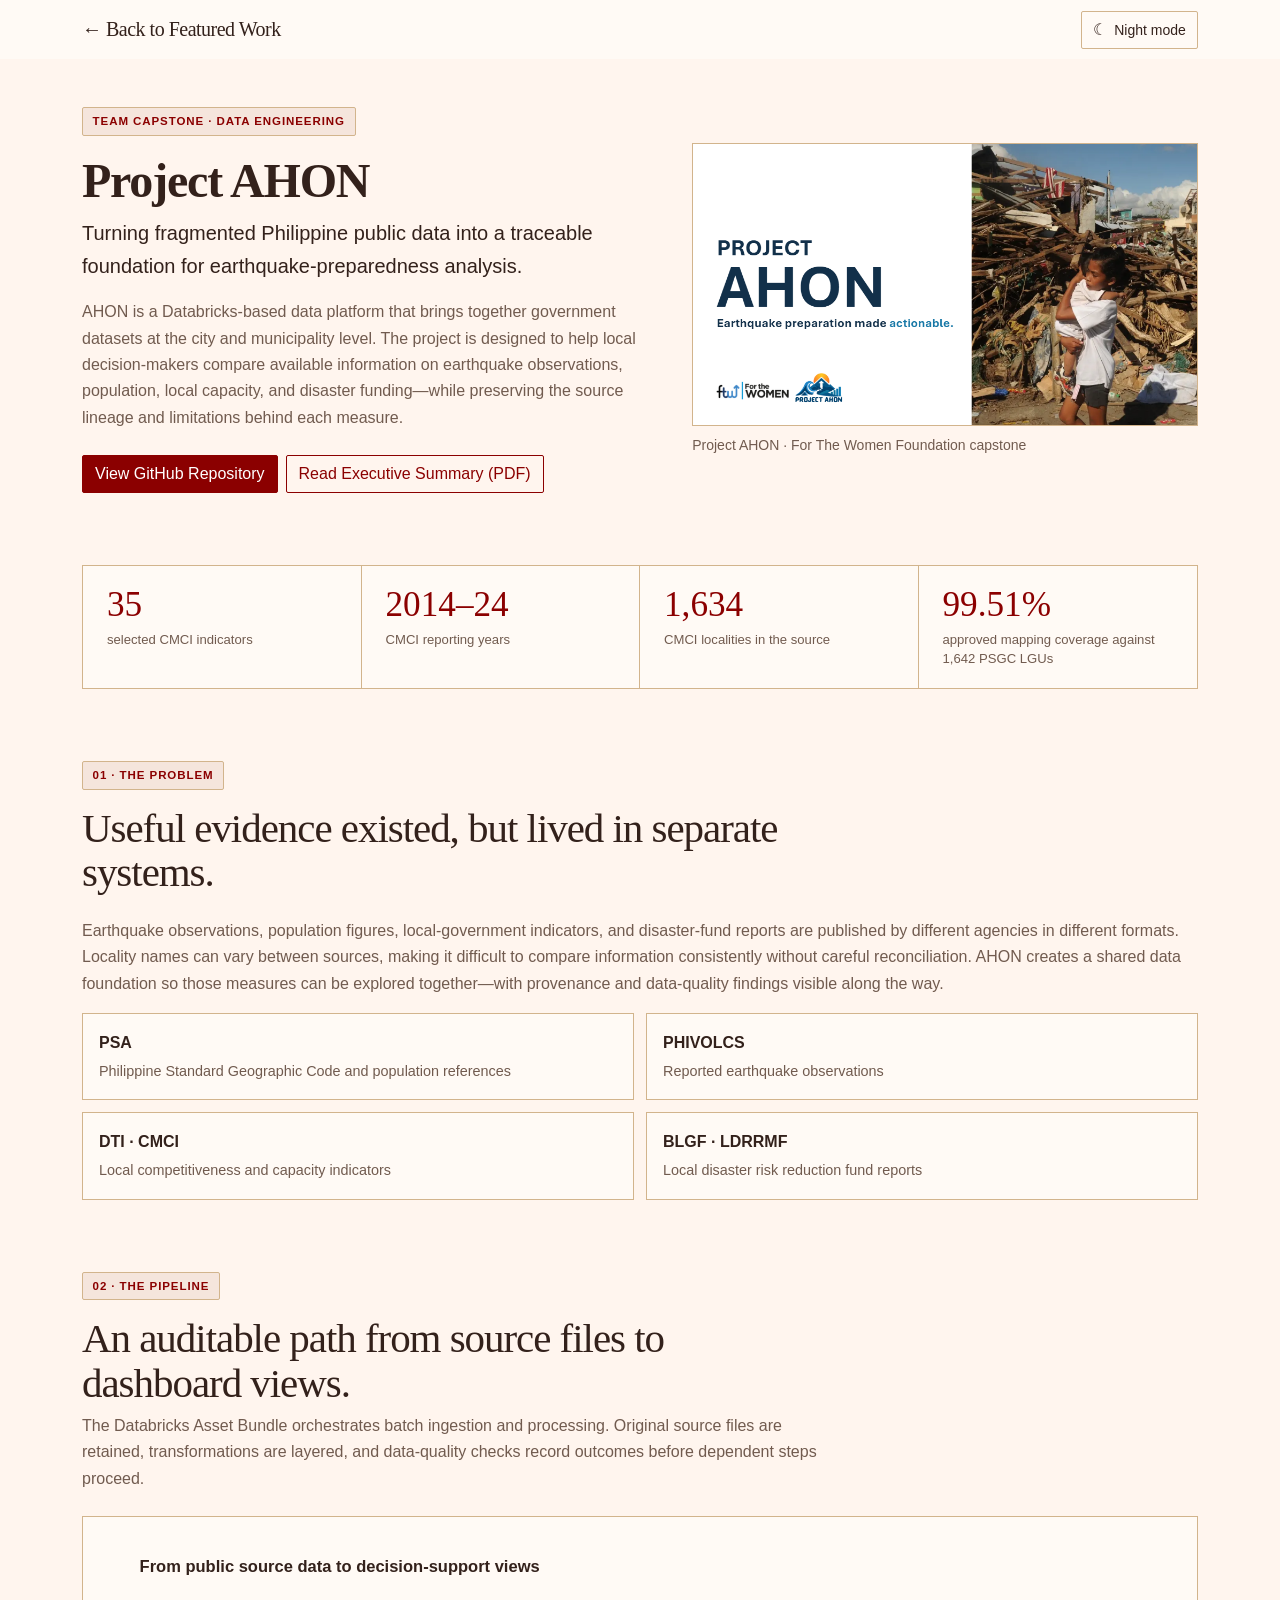
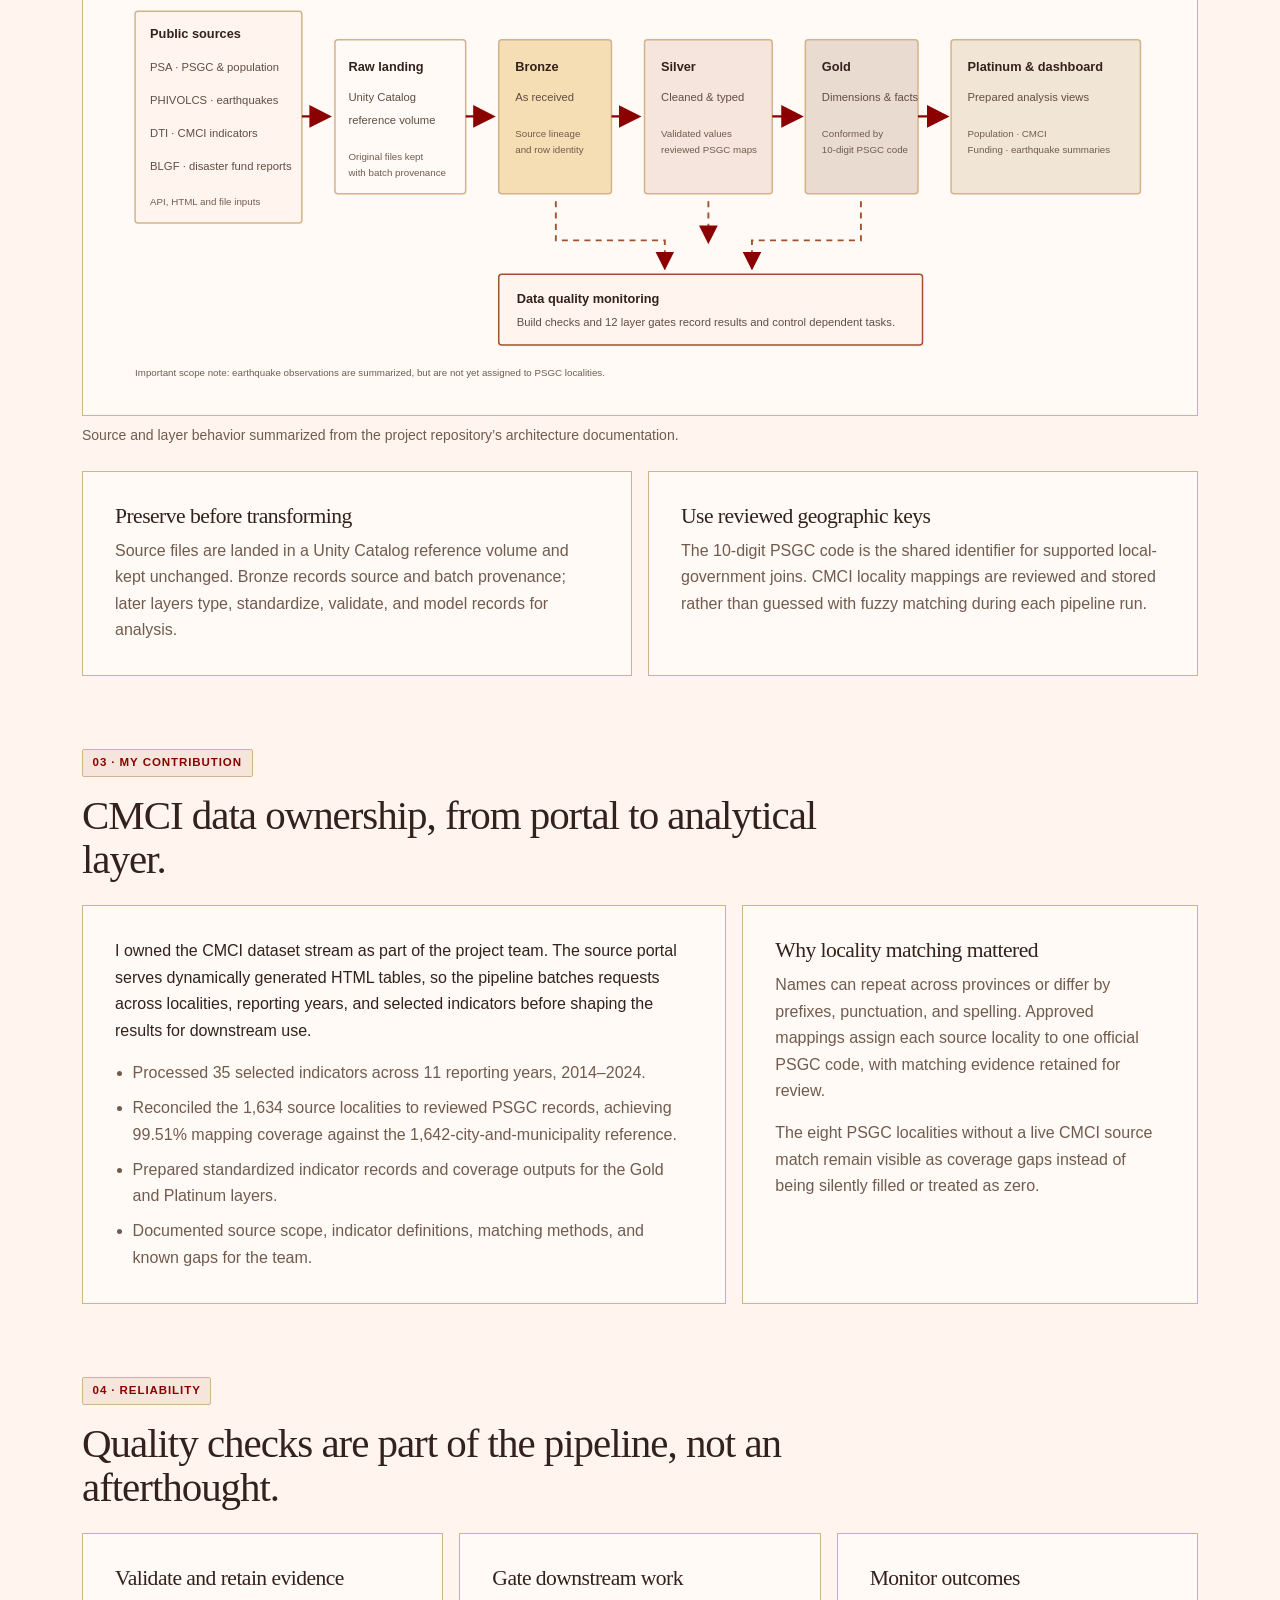
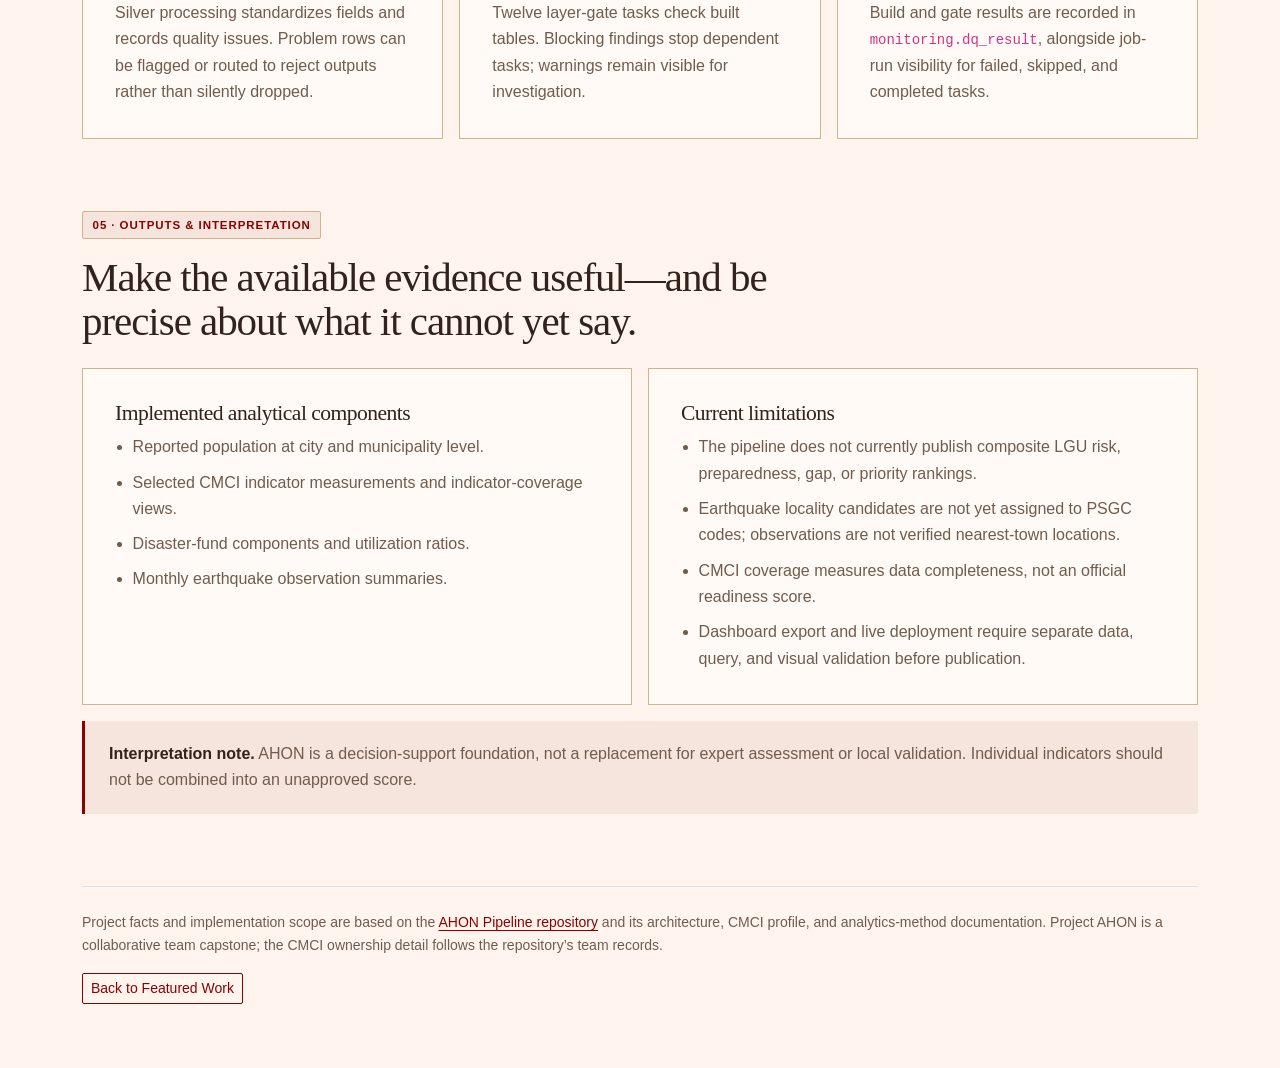
==== ahon-capstone-case.html @ bd7521d9 "Add portfolio case studies and updates Co-authored-by: Copilot App <223556219+Copilot@users.noreply." ====
<!DOCTYPE html>
<html lang="en">
<head>
  <meta charset="UTF-8" />
  <meta name="viewport" content="width=device-width, initial-scale=1.0" />
  <meta name="description" content="Project AHON capstone case study: a Databricks data pipeline integrating Philippine public data to support disaster preparedness analysis." />
  <title>Case Study | Project AHON Data Engineering Capstone</title>
  <link
    href="https://cdn.jsdelivr.net/npm/bootstrap@5.3.3/dist/css/bootstrap.min.css"
    rel="stylesheet"
  />
  <link rel="stylesheet" href="assets/css/editorial.css" />
  <script>
    try {
      const savedTheme = localStorage.getItem("portfolio-theme");
      document.documentElement.dataset.theme = savedTheme === "dark" || savedTheme === "light"
        ? savedTheme
        : window.matchMedia("(prefers-color-scheme: dark)").matches ? "dark" : "light";
    } catch {
      document.documentElement.dataset.theme = "light";
    }
  </script>
  <style>
    .ahon-hero {
      display: grid;
      grid-template-columns: minmax(0, 1.05fr) minmax(280px, 0.95fr);
      gap: clamp(1.5rem, 4vw, 3.5rem);
      align-items: center;
    }

    .ahon-cover {
      display: block;
      width: 100%;
      border: 1px solid var(--border);
      object-fit: cover;
    }

    .ahon-stats {
      display: grid;
      grid-template-columns: repeat(4, minmax(0, 1fr));
      border: 1px solid var(--border);
      background: var(--card);
    }

    .ahon-stat {
      padding: 1.25rem clamp(0.75rem, 2vw, 1.5rem);
      border-right: 1px solid var(--border);
    }

    .ahon-stat:last-child {
      border-right: 0;
    }

    .ahon-stat strong {
      display: block;
      color: var(--primary);
      font: 500 clamp(1.45rem, 2.8vw, 2.2rem)/1.1 "Baskerville", "Palatino Linotype", Georgia, serif;
    }

    .ahon-stat span {
      display: block;
      margin-top: 0.4rem;
      color: var(--muted);
      font-size: 0.82rem;
      line-height: 1.4;
    }

    .ahon-section {
      margin-top: clamp(2.5rem, 6vw, 4.5rem);
    }

    .ahon-section-heading {
      max-width: 46rem;
      margin-bottom: 1.5rem;
    }

    .ahon-detail {
      height: 100%;
      padding: clamp(1.25rem, 2.6vw, 2rem);
      border: 1px solid var(--border);
      background: var(--card);
    }

    .ahon-detail h3 {
      font-size: 1.35rem;
    }

    .ahon-detail ul {
      padding-left: 1.1rem;
      margin-bottom: 0;
    }

    .ahon-detail li + li {
      margin-top: 0.55rem;
    }

    .architecture-frame {
      overflow: hidden;
      padding: clamp(0.5rem, 1.4vw, 1rem);
      border: 1px solid var(--border);
      background: #fffaf5;
    }

    .architecture-diagram {
      display: block;
      width: 100%;
      height: auto;
    }

    .ahon-callout {
      padding: 1.25rem 1.5rem;
      border-left: 3px solid var(--primary);
      background: var(--primary-soft);
    }

    .ahon-source-list {
      display: grid;
      grid-template-columns: repeat(2, minmax(0, 1fr));
      gap: 0.75rem;
      padding: 0;
      list-style: none;
    }

    .ahon-source-list li {
      padding: 1rem;
      border: 1px solid var(--border);
      background: var(--card);
    }

    .ahon-source-list strong,
    .ahon-source-list span {
      display: block;
    }

    .ahon-source-list span {
      margin-top: 0.2rem;
      color: var(--muted);
      font-size: 0.9rem;
    }

    @media (max-width: 767.98px) {
      .ahon-hero {
        grid-template-columns: 1fr;
      }

      .ahon-stats {
        grid-template-columns: repeat(2, minmax(0, 1fr));
      }

      .ahon-stat:nth-child(2) {
        border-right: 0;
      }

      .ahon-stat:nth-child(-n + 2) {
        border-bottom: 1px solid var(--border);
      }

      .ahon-source-list {
        grid-template-columns: 1fr;
      }
    }

    @media (max-width: 420px) {
      .ahon-stats {
        grid-template-columns: 1fr;
      }

      .ahon-stat {
        border-right: 0;
        border-bottom: 1px solid var(--border);
      }

      .ahon-stat:last-child {
        border-bottom: 0;
      }
    }
  </style>
</head>
<body>
  <nav class="navbar top-nav sticky-top">
    <div class="container d-flex justify-content-between align-items-center gap-3">
      <a href="index.html#featured-case-studies" class="navbar-brand fw-semibold text-decoration-none">
        &larr; Back to Featured Work
      </a>
      <button type="button" class="theme-toggle" aria-label="Switch to night mode" aria-pressed="false">
        <span class="theme-toggle-icon" aria-hidden="true">☾</span><span>Night mode</span>
      </button>
    </div>
  </nav>

  <main class="container py-4 py-md-5">
    <header class="ahon-hero">
      <div>
        <span class="hero-chip">Team Capstone · Data Engineering</span>
        <h1 class="display-5 fw-bold mt-2">Project AHON</h1>
        <p class="lead">
          Turning fragmented Philippine public data into a traceable foundation for
          earthquake-preparedness analysis.
        </p>
        <p class="muted">
          AHON is a Databricks-based data platform that brings together government datasets at the
          city and municipality level. The project is designed to help local decision-makers compare
          available information on earthquake observations, population, local capacity, and disaster
          funding—while preserving the source lineage and limitations behind each measure.
        </p>
        <div class="d-flex flex-wrap gap-2 mt-4">
          <a class="btn btn-primary" href="https://github.com/Project-AHON/AHON-Pipeline" target="_blank" rel="noopener noreferrer">View GitHub Repository</a>
          <a class="btn btn-outline-primary" href="assets/documents/project-ahon-executive-summary.pdf" target="_blank" rel="noopener noreferrer">Read Executive Summary (PDF)</a>
        </div>
      </div>
      <figure class="m-0">
        <img
          class="ahon-cover"
          src="assets/images/case-studies/project-ahon-earthquake-preparedness.png"
          alt="Project AHON cover image about earthquake preparedness in the Philippines"
        />
        <figcaption class="muted small mt-2">Project AHON · For The Women Foundation capstone</figcaption>
      </figure>
    </header>

    <section class="ahon-section" aria-label="Project scale">
      <div class="ahon-stats">
        <div class="ahon-stat"><strong>35</strong><span>selected CMCI indicators</span></div>
        <div class="ahon-stat"><strong>2014–24</strong><span>CMCI reporting years</span></div>
        <div class="ahon-stat"><strong>1,634</strong><span>CMCI localities in the source</span></div>
        <div class="ahon-stat"><strong>99.51%</strong><span>approved mapping coverage against 1,642 PSGC LGUs</span></div>
      </div>
    </section>

    <section class="ahon-section" aria-labelledby="problem-heading">
      <div class="ahon-section-heading">
        <span class="hero-chip">01 · The problem</span>
        <h2 id="problem-heading" class="section-title mt-2">Useful evidence existed, but lived in separate systems.</h2>
      </div>
      <p class="muted">
        Earthquake observations, population figures, local-government indicators, and disaster-fund
        reports are published by different agencies in different formats. Locality names can vary
        between sources, making it difficult to compare information consistently without careful
        reconciliation. AHON creates a shared data foundation so those measures can be explored
        together—with provenance and data-quality findings visible along the way.
      </p>
      <ul class="ahon-source-list">
        <li><strong>PSA</strong><span>Philippine Standard Geographic Code and population references</span></li>
        <li><strong>PHIVOLCS</strong><span>Reported earthquake observations</span></li>
        <li><strong>DTI · CMCI</strong><span>Local competitiveness and capacity indicators</span></li>
        <li><strong>BLGF · LDRRMF</strong><span>Local disaster risk reduction fund reports</span></li>
      </ul>
    </section>

    <section class="ahon-section" aria-labelledby="architecture-heading">
      <div class="ahon-section-heading">
        <span class="hero-chip">02 · The pipeline</span>
        <h2 id="architecture-heading" class="section-title mt-2">An auditable path from source files to dashboard views.</h2>
        <p class="muted">
          The Databricks Asset Bundle orchestrates batch ingestion and processing. Original source
          files are retained, transformations are layered, and data-quality checks record outcomes
          before dependent steps proceed.
        </p>
      </div>
      <figure class="m-0">
        <div class="architecture-frame">
          <img
            src="assets/images/case-studies/project-ahon-data-flow.svg"
            class="architecture-diagram"
            alt="Pipeline diagram from PSA, PHIVOLCS, DTI CMCI, and BLGF source data through raw landing, Bronze, Silver, Gold, and Platinum layers to AHON dashboard views, with data quality monitoring."
          />
        </div>
        <figcaption class="muted small mt-2">
          Source and layer behavior summarized from the project repository’s architecture documentation.
        </figcaption>
      </figure>
      <div class="row g-3 mt-2">
        <div class="col-md-6">
          <article class="ahon-detail">
            <h3>Preserve before transforming</h3>
            <p class="muted mb-0">
              Source files are landed in a Unity Catalog reference volume and kept unchanged.
              Bronze records source and batch provenance; later layers type, standardize, validate,
              and model records for analysis.
            </p>
          </article>
        </div>
        <div class="col-md-6">
          <article class="ahon-detail">
            <h3>Use reviewed geographic keys</h3>
            <p class="muted mb-0">
              The 10-digit PSGC code is the shared identifier for supported local-government joins.
              CMCI locality mappings are reviewed and stored rather than guessed with fuzzy matching
              during each pipeline run.
            </p>
          </article>
        </div>
      </div>
    </section>

    <section class="ahon-section" aria-labelledby="contribution-heading">
      <div class="ahon-section-heading">
        <span class="hero-chip">03 · My contribution</span>
        <h2 id="contribution-heading" class="section-title mt-2">CMCI data ownership, from portal to analytical layer.</h2>
      </div>
      <div class="row g-3">
        <div class="col-lg-7">
          <article class="ahon-detail">
            <p>
              I owned the CMCI dataset stream as part of the project team. The source portal serves
              dynamically generated HTML tables, so the pipeline batches requests across localities,
              reporting years, and selected indicators before shaping the results for downstream use.
            </p>
            <ul class="muted">
              <li>Processed 35 selected indicators across 11 reporting years, 2014–2024.</li>
              <li>Reconciled the 1,634 source localities to reviewed PSGC records, achieving 99.51% mapping coverage against the 1,642-city-and-municipality reference.</li>
              <li>Prepared standardized indicator records and coverage outputs for the Gold and Platinum layers.</li>
              <li>Documented source scope, indicator definitions, matching methods, and known gaps for the team.</li>
            </ul>
          </article>
        </div>
        <div class="col-lg-5">
          <article class="ahon-detail">
            <h3>Why locality matching mattered</h3>
            <p class="muted">
              Names can repeat across provinces or differ by prefixes, punctuation, and spelling.
              Approved mappings assign each source locality to one official PSGC code, with matching
              evidence retained for review.
            </p>
            <p class="muted mb-0">
              The eight PSGC localities without a live CMCI source match remain visible as coverage
              gaps instead of being silently filled or treated as zero.
            </p>
          </article>
        </div>
      </div>
    </section>

    <section class="ahon-section" aria-labelledby="quality-heading">
      <div class="ahon-section-heading">
        <span class="hero-chip">04 · Reliability</span>
        <h2 id="quality-heading" class="section-title mt-2">Quality checks are part of the pipeline, not an afterthought.</h2>
      </div>
      <div class="row g-3">
        <div class="col-md-4">
          <article class="ahon-detail">
            <h3>Validate and retain evidence</h3>
            <p class="muted mb-0">
              Silver processing standardizes fields and records quality issues. Problem rows can be
              flagged or routed to reject outputs rather than silently dropped.
            </p>
          </article>
        </div>
        <div class="col-md-4">
          <article class="ahon-detail">
            <h3>Gate downstream work</h3>
            <p class="muted mb-0">
              Twelve layer-gate tasks check built tables. Blocking findings stop dependent tasks;
              warnings remain visible for investigation.
            </p>
          </article>
        </div>
        <div class="col-md-4">
          <article class="ahon-detail">
            <h3>Monitor outcomes</h3>
            <p class="muted mb-0">
              Build and gate results are recorded in <code>monitoring.dq_result</code>, alongside
              job-run visibility for failed, skipped, and completed tasks.
            </p>
          </article>
        </div>
      </div>
    </section>

    <section class="ahon-section" aria-labelledby="outputs-heading">
      <div class="ahon-section-heading">
        <span class="hero-chip">05 · Outputs &amp; interpretation</span>
        <h2 id="outputs-heading" class="section-title mt-2">Make the available evidence useful—and be precise about what it cannot yet say.</h2>
      </div>
      <div class="row g-3">
        <div class="col-lg-6">
          <article class="ahon-detail">
            <h3>Implemented analytical components</h3>
            <ul class="muted">
              <li>Reported population at city and municipality level.</li>
              <li>Selected CMCI indicator measurements and indicator-coverage views.</li>
              <li>Disaster-fund components and utilization ratios.</li>
              <li>Monthly earthquake observation summaries.</li>
            </ul>
          </article>
        </div>
        <div class="col-lg-6">
          <article class="ahon-detail">
            <h3>Current limitations</h3>
            <ul class="muted">
              <li>The pipeline does not currently publish composite LGU risk, preparedness, gap, or priority rankings.</li>
              <li>Earthquake locality candidates are not yet assigned to PSGC codes; observations are not verified nearest-town locations.</li>
              <li>CMCI coverage measures data completeness, not an official readiness score.</li>
              <li>Dashboard export and live deployment require separate data, query, and visual validation before publication.</li>
            </ul>
          </article>
        </div>
      </div>
      <div class="ahon-callout mt-3">
        <strong>Interpretation note.</strong>
        <span class="muted">
          AHON is a decision-support foundation, not a replacement for expert assessment or local
          validation. Individual indicators should not be combined into an unapproved score.
        </span>
      </div>
    </section>

    <footer class="ahon-section border-top pt-4 pb-3">
      <p class="muted small">
        Project facts and implementation scope are based on the
        <a href="https://github.com/Project-AHON/AHON-Pipeline" target="_blank" rel="noopener noreferrer">AHON Pipeline repository</a>
        and its architecture, CMCI profile, and analytics-method documentation. Project AHON is a
        collaborative team capstone; the CMCI ownership detail follows the repository’s team records.
      </p>
      <a href="index.html#featured-case-studies" class="btn btn-outline-primary btn-sm">Back to Featured Work</a>
    </footer>
  </main>

  <script src="assets/js/theme-toggle.js"></script>
</body>
</html>
---- assets/css/editorial.css ----
:root {
  --bg: #fff5ee;
  --card: #fffaf5;
  --text: #33211b;
  --muted: #715b4f;
  --primary: #8b0000;
  --primary-soft: #f5e5dc;
  --border: #d2b48c;
  --coral: #a0522d;
  --sunshine: #d2b48c;
  --mint: #806044;
  --lavender: #a0522d;
  --editorial-rule: #d2b48c;
}

html[data-theme="dark"] {
  color-scheme: dark;
  --bg: #191714;
  --card: #24211d;
  --text: #eee8df;
  --muted: #b8ada1;
  --primary: #d29a7a;
  --primary-soft: #392b24;
  --border: #51483d;
  --coral: #d29a7a;
  --sunshine: #c5a474;
  --mint: #9bab91;
  --lavender: #bb9aa4;
  --editorial-rule: #51483d;
}

html {
  scroll-behavior: smooth;
}

body {
  background-color: var(--bg) !important;
  background-image: none !important;
  background-attachment: initial !important;
  color: var(--text) !important;
  font-family: Arial, Helvetica, sans-serif !important;
  line-height: 1.65;
}

h1,
h2,
h3,
h4,
h5,
h6,
.section-title,
.navbar-brand {
  color: var(--text);
  font-family: "Baskerville", "Palatino Linotype", "Book Antiqua", Georgia, serif;
  font-weight: 500 !important;
  letter-spacing: -0.025em;
}

h1,
.section-title {
  line-height: 1.08;
}

.section-title {
  font-size: clamp(2rem, 3.2vw, 3.2rem);
}

.section-title::after {
  content: none !important;
}

.muted {
  color: var(--muted) !important;
}

.navbar,
.top-nav {
  background: var(--card) !important;
  border-color: var(--border) !important;
  backdrop-filter: none !important;
}

.nav-link,
.navbar-brand {
  color: var(--text) !important;
}

a {
  color: var(--primary);
  text-underline-offset: 0.18em;
  text-decoration-thickness: 1px;
}

a:hover {
  color: #6f0000;
}

.theme-toggle {
  display: inline-flex;
  align-items: center;
  justify-content: center;
  gap: 0.45rem;
  min-height: 38px;
  padding: 0.4rem 0.7rem;
  border: 1px solid var(--border);
  border-radius: 2px;
  background: var(--card);
  color: var(--text);
  font: inherit;
  font-size: 0.875rem;
  line-height: 1;
  white-space: nowrap;
  transition: color 180ms linear, background-color 180ms linear, border-color 180ms linear;
}

.theme-toggle:hover {
  border-color: var(--primary);
  color: var(--primary);
}

.theme-toggle:focus-visible {
  outline: 2px solid var(--primary);
  outline-offset: 3px;
}

.theme-toggle-icon {
  font-size: 1rem;
}

.btn,
.about-contact-link {
  border-radius: 2px !important;
  box-shadow: none !important;
  transition: color 180ms linear, background-color 180ms linear, border-color 180ms linear !important;
}

.btn-primary,
.about-resume-button {
  background: var(--primary) !important;
  border-color: var(--primary) !important;
  color: #fff !important;
}

.btn-primary:hover,
.about-resume-button:hover {
  background: #6f0000 !important;
  border-color: #6f0000 !important;
}

.btn-outline-primary {
  color: var(--primary) !important;
  border-color: var(--primary) !important;
}

.btn-outline-primary:hover {
  background: var(--primary) !important;
  color: #fff !important;
}

.hero,
.about-panel {
  background: var(--card) !important;
  border: 1px solid var(--border) !important;
  border-radius: 3px !important;
  box-shadow: none !important;
}

.hero {
  border-top: 3px solid var(--primary) !important;
  padding: clamp(1.5rem, 4vw, 3.5rem) !important;
}

.hero h1 {
  color: var(--text) !important;
  font-size: clamp(2rem, 4vw, 3.4rem);
}

.section-card h2 {
  color: var(--text) !important;
}

.hero-chip {
  background: transparent !important;
  border-radius: 0 !important;
  box-shadow: none !important;
  color: var(--primary) !important;
  font-size: 0.72rem !important;
  font-weight: 700 !important;
  letter-spacing: 0.11em;
  text-transform: uppercase;
}

.hero-chip::before,
.hero::after {
  animation: none !important;
  display: none !important;
}

.card,
.section-card,
.section-block,
.kpi,
.preview-wrap,
.skill-card {
  background: var(--card) !important;
  border: 1px solid var(--border) !important;
  border-radius: 3px !important;
  box-shadow: none !important;
}

.card,
.section-card,
.kpi,
.preview-wrap,
.skill-card {
  transition: border-color 180ms linear, background-color 180ms linear !important;
}

.card:hover,
.section-card:hover,
.kpi:hover,
.preview-wrap:hover,
.skill-card:hover {
  border-color: #a89588 !important;
  box-shadow: none !important;
  transform: none !important;
}

.card-body {
  padding: clamp(1rem, 1.7vw, 1.5rem);
}

.card .ratio {
  background: #f5deb3 !important;
}

.card .ratio > .card-img-top {
  padding: 0 !important;
}

.badge,
.badge-tech,
.hero .badge {
  background: #f5deb3 !important;
  border: 1px solid var(--border) !important;
  border-radius: 2px !important;
  color: #513326 !important;
  font-weight: 600;
  letter-spacing: 0.015em;
}

.layer,
[class*="layer-"] {
  background: #f5e5dc !important;
  border-color: var(--border) !important;
  border-radius: 2px !important;
  box-shadow: none !important;
}

.hero-chip {
  display: inline-block;
  margin-bottom: 0.5rem;
  padding: 0.35rem 0.6rem;
  color: var(--primary) !important;
  background: #f5e5dc !important;
  border: 1px solid var(--border) !important;
  border-radius: 2px !important;
  font-size: 0.72rem !important;
  font-weight: 700 !important;
  letter-spacing: 0.08em;
  line-height: 1.3;
  text-transform: uppercase;
}

.hero h1,
.section-card h2 {
  color: var(--text) !important;
}

.flow-arrow {
  color: var(--primary) !important;
}

.architecture-flow {
  gap: 0.8rem;
}

.layer-source,
.layer-raw,
.layer-bronze {
  background: #f5deb3 !important;
}

.layer-clean,
.layer-quality,
.layer-silver {
  background: #f5e5dc !important;
}

.layer-mart,
.layer-gold {
  background: #eadbd1 !important;
}

.layer-analytics,
.layer-dashboard {
  background: #f1e5d6 !important;
}

.preview-img,
.profile-img {
  border-color: var(--border) !important;
  border-radius: 2px !important;
  box-shadow: none !important;
}

.certification-image {
  display: block;
  width: min(100%, 190px);
  max-height: 270px;
  margin-top: 1rem;
  border: 1px solid var(--border);
  object-fit: contain;
  object-position: left center;
}

.preview-img:hover,
.profile-img:hover {
  box-shadow: none !important;
  transform: none !important;
}

.contact-link:hover .contact-icon {
  transform: none !important;
}

.about-photo {
  background: var(--card) !important;
  border-color: var(--border) !important;
  border-radius: 3px !important;
  box-shadow: none !important;
}

.about-header,
.journey-wrap,
.about-actions {
  border-color: var(--editorial-rule) !important;
}

.hero-chip,
.about-contact-label,
.journey-label {
  color: var(--primary) !important;
}

.about-contact-link {
  background: var(--card) !important;
  border-color: var(--border) !important;
  color: var(--text) !important;
}

.about-contact-link:hover {
  background: #f5deb3 !important;
  border-color: #a89588 !important;
  color: var(--primary) !important;
  transform: none !important;
}

.journey-step {
  background: var(--card) !important;
  border-color: var(--editorial-rule) !important;
  border-radius: 2px !important;
  color: var(--text) !important;
}

.journey-step:not(:last-child)::after {
  color: var(--primary) !important;
}

html[data-theme="dark"] body.portfolio-home {
  --bg: #191714;
  --card: #24211d;
  --text: #eee8df;
  --muted: #b8ada1;
  --primary: #d29a7a;
  --primary-soft: #392b24;
  --border: #51483d;
  --editorial-rule: #51483d;
  --coral: #d29a7a;
  --sunshine: #c5a474;
  --mint: #9bab91;
  --lavender: #bb9aa4;
}

html[data-theme="dark"] .hero-chip {
  background: #342b24 !important;
  border-color: var(--border);
  color: var(--primary) !important;
}

html[data-theme="dark"] body.portfolio-home .badge,
html[data-theme="dark"] body.portfolio-home .badge-tech,
html[data-theme="dark"] body.portfolio-home .hero .badge {
  background: #342b24 !important;
  border-color: var(--border) !important;
  color: #e8d9c7 !important;
}

html[data-theme="dark"] body.portfolio-home .about-contact-link,
html[data-theme="dark"] body.portfolio-home .journey-step {
  background: var(--card) !important;
  border-color: var(--border) !important;
  color: var(--text) !important;
}

html[data-theme="dark"] body.portfolio-home .about-contact-link:hover {
  background: #302923 !important;
  color: var(--primary) !important;
}

html[data-theme="dark"] .text-dark,
html[data-theme="dark"] .text-body,
html[data-theme="dark"] .navbar .navbar-brand,
html[data-theme="dark"] .navbar .nav-link {
  color: var(--text) !important;
}

html[data-theme="dark"] .text-muted,
html[data-theme="dark"] .text-secondary {
  color: var(--muted) !important;
}

html[data-theme="dark"] .text-bg-light,
html[data-theme="dark"] .bg-light,
html[data-theme="dark"] .bg-white,
html[data-theme="dark"] .list-group-item {
  background-color: var(--card) !important;
  color: var(--text) !important;
}

html[data-theme="dark"] .text-bg-warning {
  background-color: #76552d !important;
  color: #fff0d6 !important;
}

html[data-theme="dark"] .navbar-toggler {
  border-color: var(--border);
}

html[data-theme="dark"] .navbar-toggler-icon {
  filter: invert(1);
}

html[data-theme="dark"] .btn-outline-dark {
  border-color: var(--border);
  color: var(--text);
}

html[data-theme="dark"] .btn-outline-dark:hover {
  background: var(--text);
  color: var(--bg);
}

html[data-theme="dark"] .theme-toggle {
  background: var(--card);
  border-color: var(--border);
  color: var(--text);
}

html[data-theme="dark"] .form-control,
html[data-theme="dark"] .form-select {
  background-color: #1d1b18;
  border-color: var(--border);
  color: var(--text);
}

html[data-theme="dark"] .form-control::placeholder {
  color: var(--muted);
}

html[data-theme="dark"] .card .ratio {
  background: #302b25 !important;
}

html[data-theme="dark"] .card .ratio > img {
  background-color: #302b25;
}

html[data-theme="dark"] .layer,
html[data-theme="dark"] [class*="layer-"] {
  background: #302b25 !important;
  border-color: var(--border) !important;
  color: var(--text) !important;
}

html[data-theme="dark"] .layer-source,
html[data-theme="dark"] .layer-bronze,
html[data-theme="dark"] .layer-clean,
html[data-theme="dark"] .layer-quality,
html[data-theme="dark"] .layer-silver,
html[data-theme="dark"] .layer-gold,
html[data-theme="dark"] .layer-mart,
html[data-theme="dark"] .layer-analytics,
html[data-theme="dark"] .layer-dashboard {
  background: #302b25 !important;
}

html[data-theme="dark"] .layer,
html[data-theme="dark"] [class*="layer-"] {
  color: var(--text) !important;
}

html[data-theme="dark"] .certification-image {
  background-color: #fff;
}

html[data-theme="dark"] code,
html[data-theme="dark"] pre {
  color: #e8d9c7;
  background: #302b25;
}

html[data-theme="dark"] .table,
html[data-theme="dark"] .table > :not(caption) > * > * {
  --bs-table-bg: var(--card);
  --bs-table-color: var(--text);
  --bs-table-border-color: var(--border);
  color: var(--text);
  border-color: var(--border);
}

.container.reveal > .text-center.mb-5 {
  max-width: 46rem;
  margin-left: 0;
  text-align: left !important;
}

.reveal {
  opacity: 0;
  transform: none !important;
  transition: opacity 350ms linear !important;
}

.reveal.show {
  opacity: 1;
  transform: none !important;
}

@media print {
  body.printing-resume {
    background: #fff !important;
    color: #111827 !important;
    font-family: Arial, sans-serif !important;
  }

  html[data-theme="dark"] body.printing-resume {
    background: #fff !important;
    color: #111 !important;
  }

  html[data-theme="dark"] body.printing-resume .resume-section h2 {
    color: #111 !important;
  }
}

@media (prefers-reduced-motion: reduce) {
  *,
  *::before,
  *::after {
    animation-duration: 0.01ms !important;
    animation-iteration-count: 1 !important;
    scroll-behavior: auto !important;
    transition-duration: 0.01ms !important;
  }
}
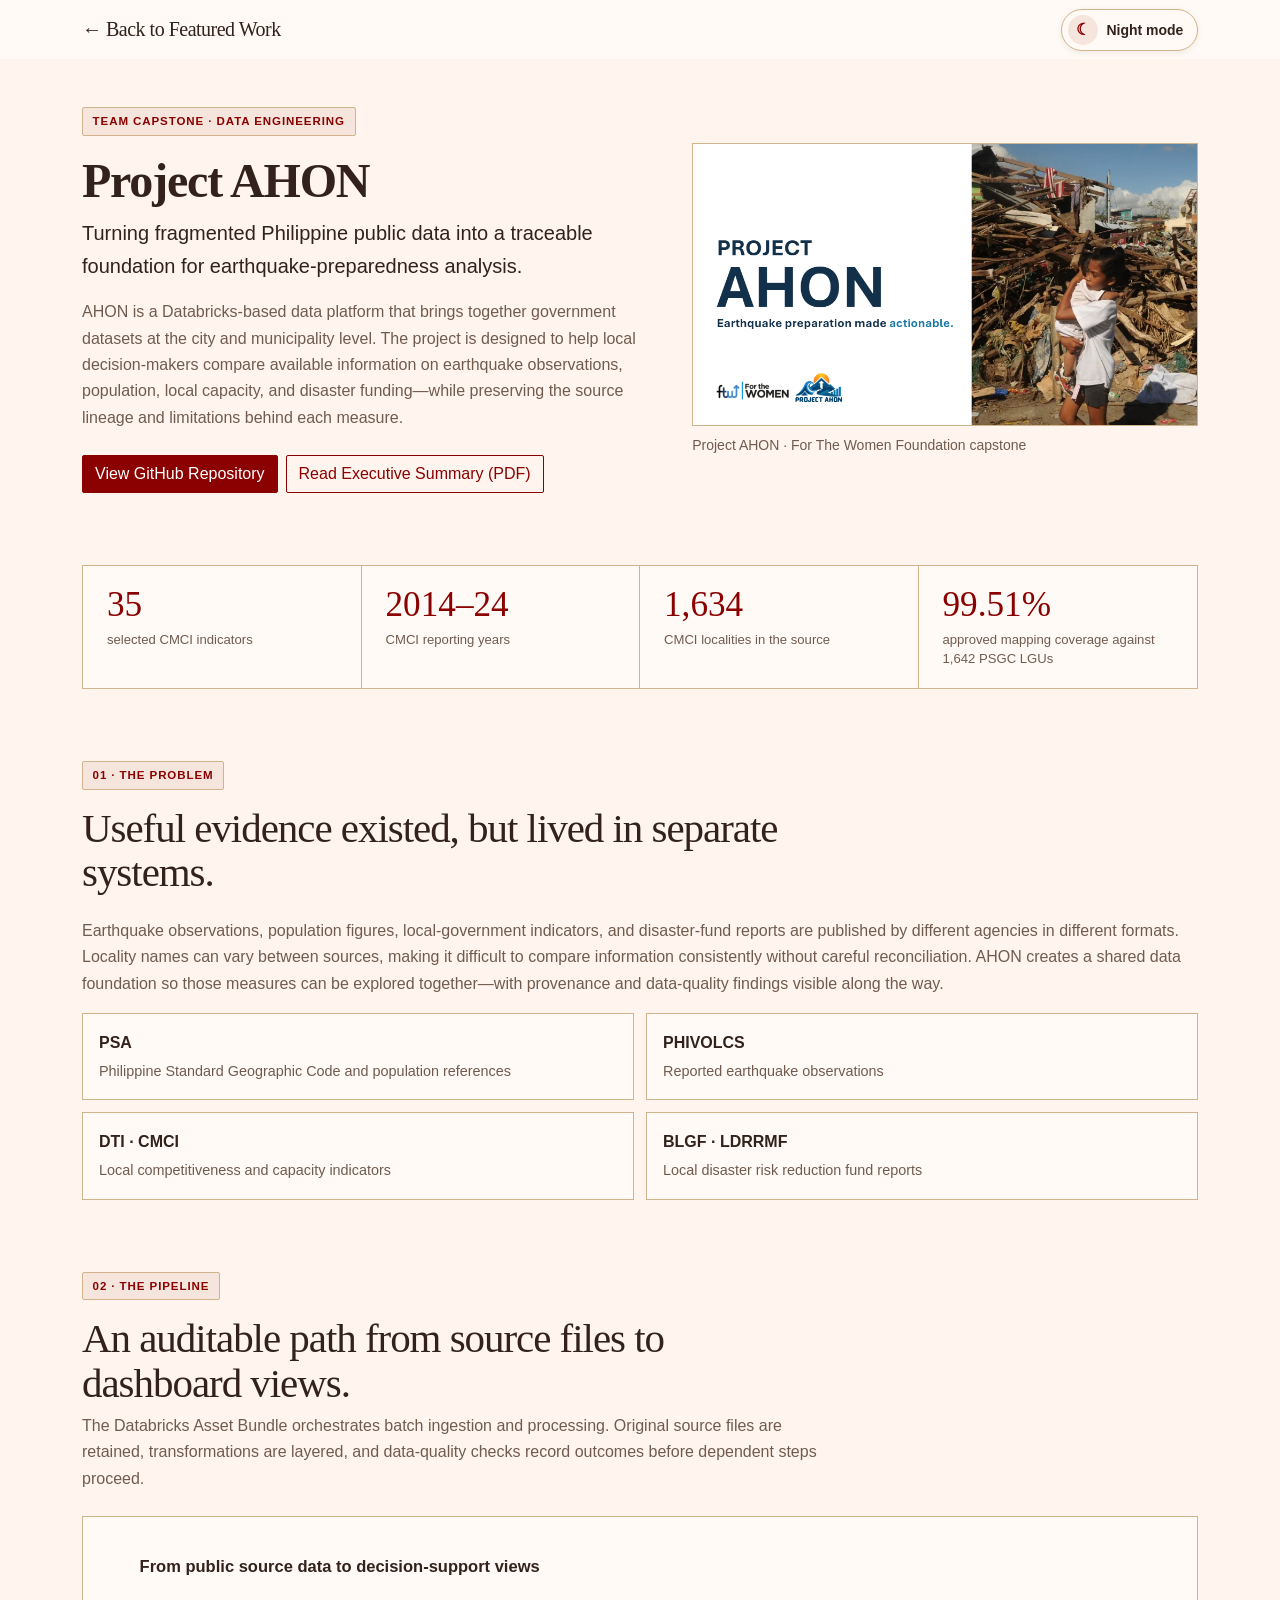
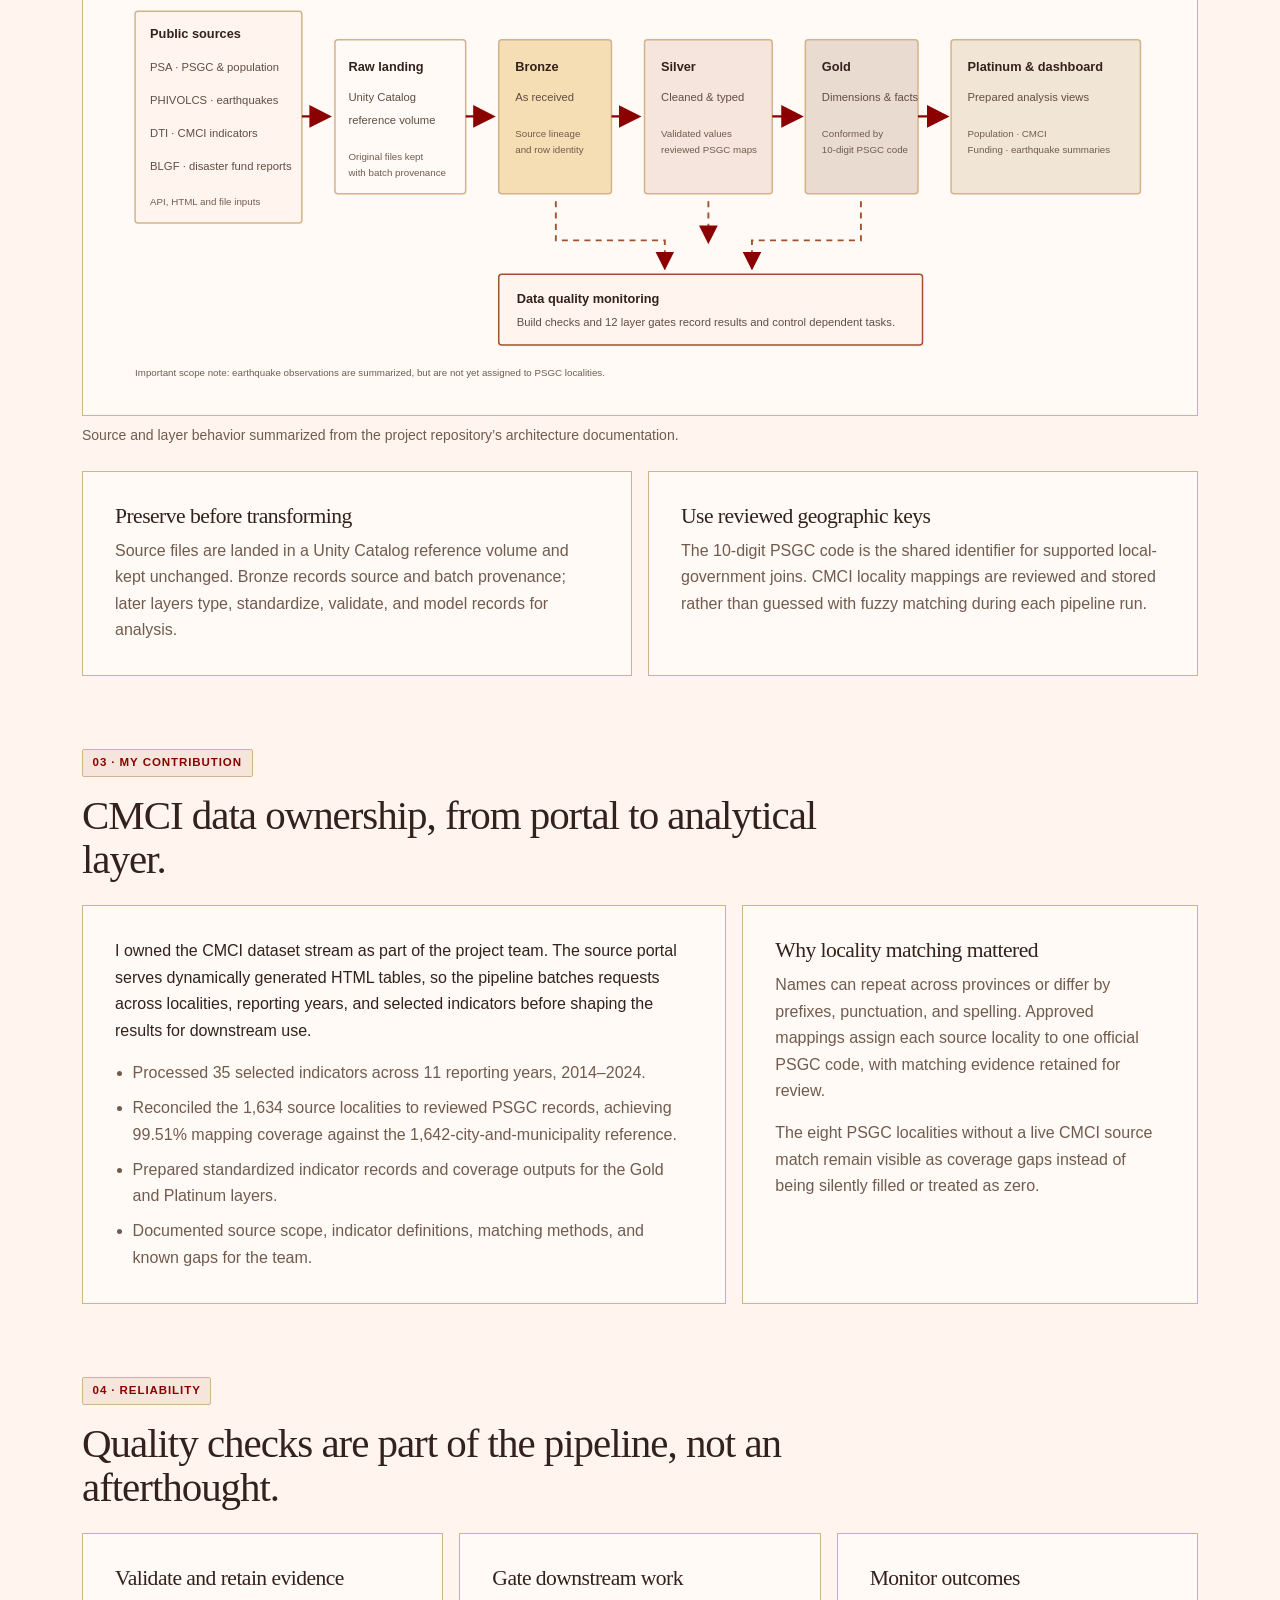
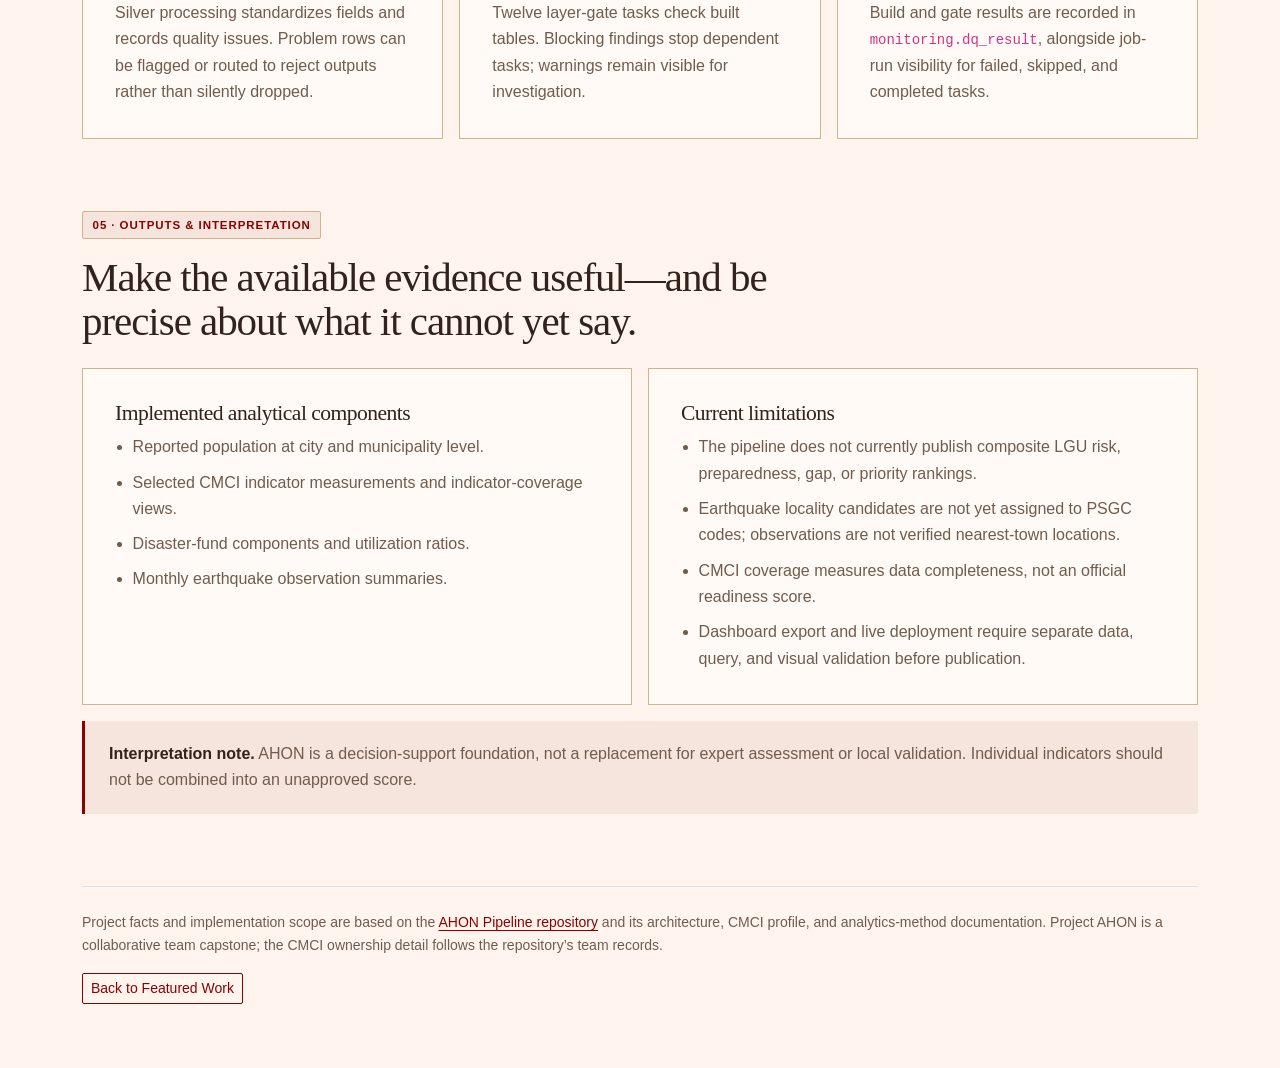
==== commit aaa9e06b: "Refine portfolio cards and theme controls Co-authored-by: Copilot App <223556219+Copilot@users.norep" ====
--- a/ahon-capstone-case.html
+++ b/ahon-capstone-case.html
@@ -9,7 +9,7 @@
     href="https://cdn.jsdelivr.net/npm/bootstrap@5.3.3/dist/css/bootstrap.min.css"
     rel="stylesheet"
   />
-  <link rel="stylesheet" href="assets/css/editorial.css" />
+  <link rel="stylesheet" href="assets/css/editorial.css?v=2" />
   <script>
     try {
       const savedTheme = localStorage.getItem("portfolio-theme");
@@ -416,6 +416,6 @@
     </footer>
   </main>
 
-  <script src="assets/js/theme-toggle.js"></script>
+  <script src="assets/js/theme-toggle.js?v=2"></script>
 </body>
 </html>
--- a/assets/css/editorial.css
+++ b/assets/css/editorial.css
@@ -99,23 +99,29 @@
   display: inline-flex;
   align-items: center;
   justify-content: center;
-  gap: 0.45rem;
-  min-height: 38px;
-  padding: 0.4rem 0.7rem;
+  gap: 0.55rem;
+  min-height: 42px;
+  padding: 0.3rem 0.85rem 0.3rem 0.35rem;
   border: 1px solid var(--border);
-  border-radius: 2px;
+  border-radius: 999px;
   background: var(--card);
   color: var(--text);
   font: inherit;
   font-size: 0.875rem;
+  font-weight: 600;
   line-height: 1;
   white-space: nowrap;
-  transition: color 180ms linear, background-color 180ms linear, border-color 180ms linear;
+  cursor: pointer;
+  box-shadow: 0 2px 6px rgba(51, 33, 27, 0.08);
+  transition: color 180ms linear, background-color 180ms linear, border-color 180ms linear, box-shadow 180ms linear, transform 180ms linear;
 }
 
 .theme-toggle:hover {
   border-color: var(--primary);
   color: var(--primary);
+  background: var(--primary-soft);
+  box-shadow: 0 3px 9px rgba(51, 33, 27, 0.12);
+  transform: translateY(-1px);
 }
 
 .theme-toggle:focus-visible {
@@ -124,7 +130,21 @@
 }
 
 .theme-toggle-icon {
+  display: inline-grid;
+  place-items: center;
+  width: 30px;
+  height: 30px;
+  flex: 0 0 30px;
+  border-radius: 50%;
+  background: var(--primary-soft);
+  color: var(--primary);
   font-size: 1rem;
+  line-height: 1;
+  transition: color 180ms linear, background-color 180ms linear, transform 180ms linear;
+}
+
+.theme-toggle:hover .theme-toggle-icon {
+  transform: rotate(-12deg);
 }
 
 .btn,
@@ -467,6 +487,15 @@
   color: var(--text);
 }
 
+html[data-theme="dark"] .theme-toggle:hover {
+  background: #302923;
+}
+
+html[data-theme="dark"] .theme-toggle-icon {
+  background: #47372e;
+  color: #edc4a8;
+}
+
 html[data-theme="dark"] .form-control,
 html[data-theme="dark"] .form-select {
   background-color: #1d1b18;
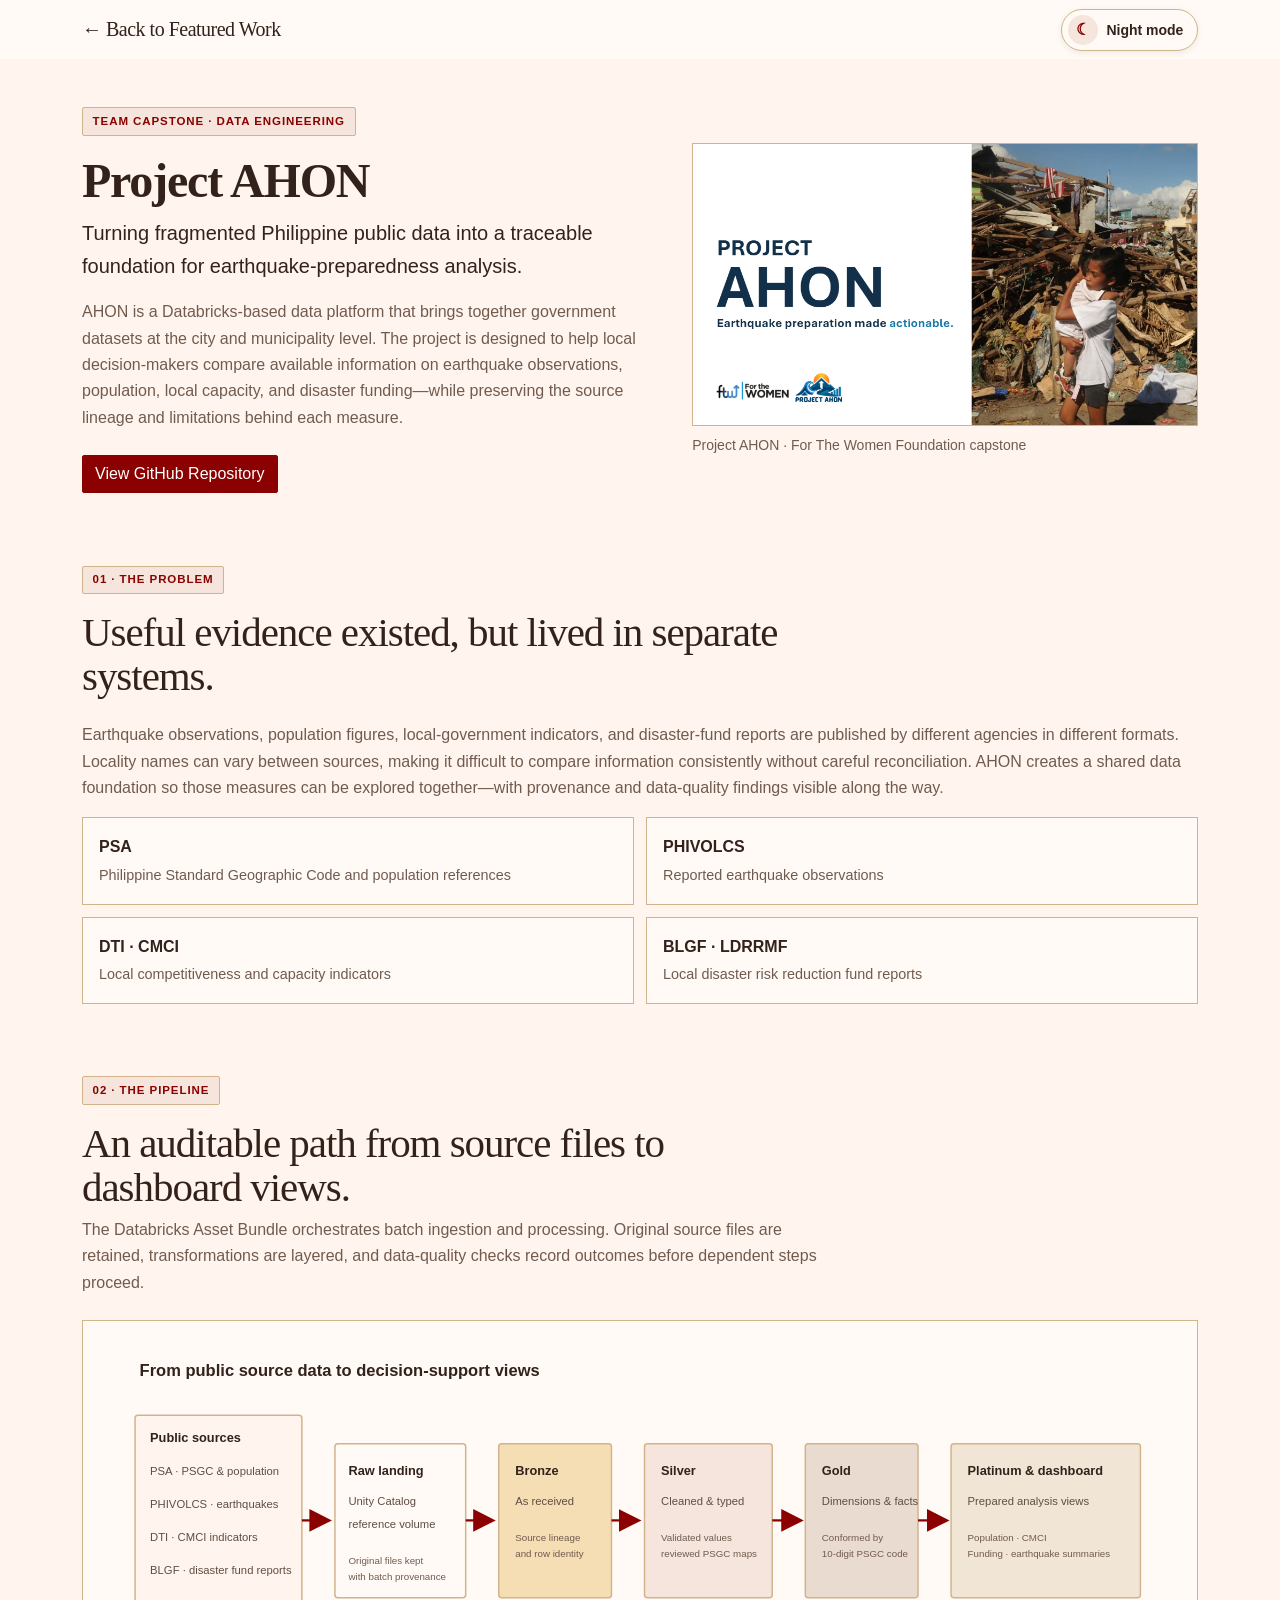
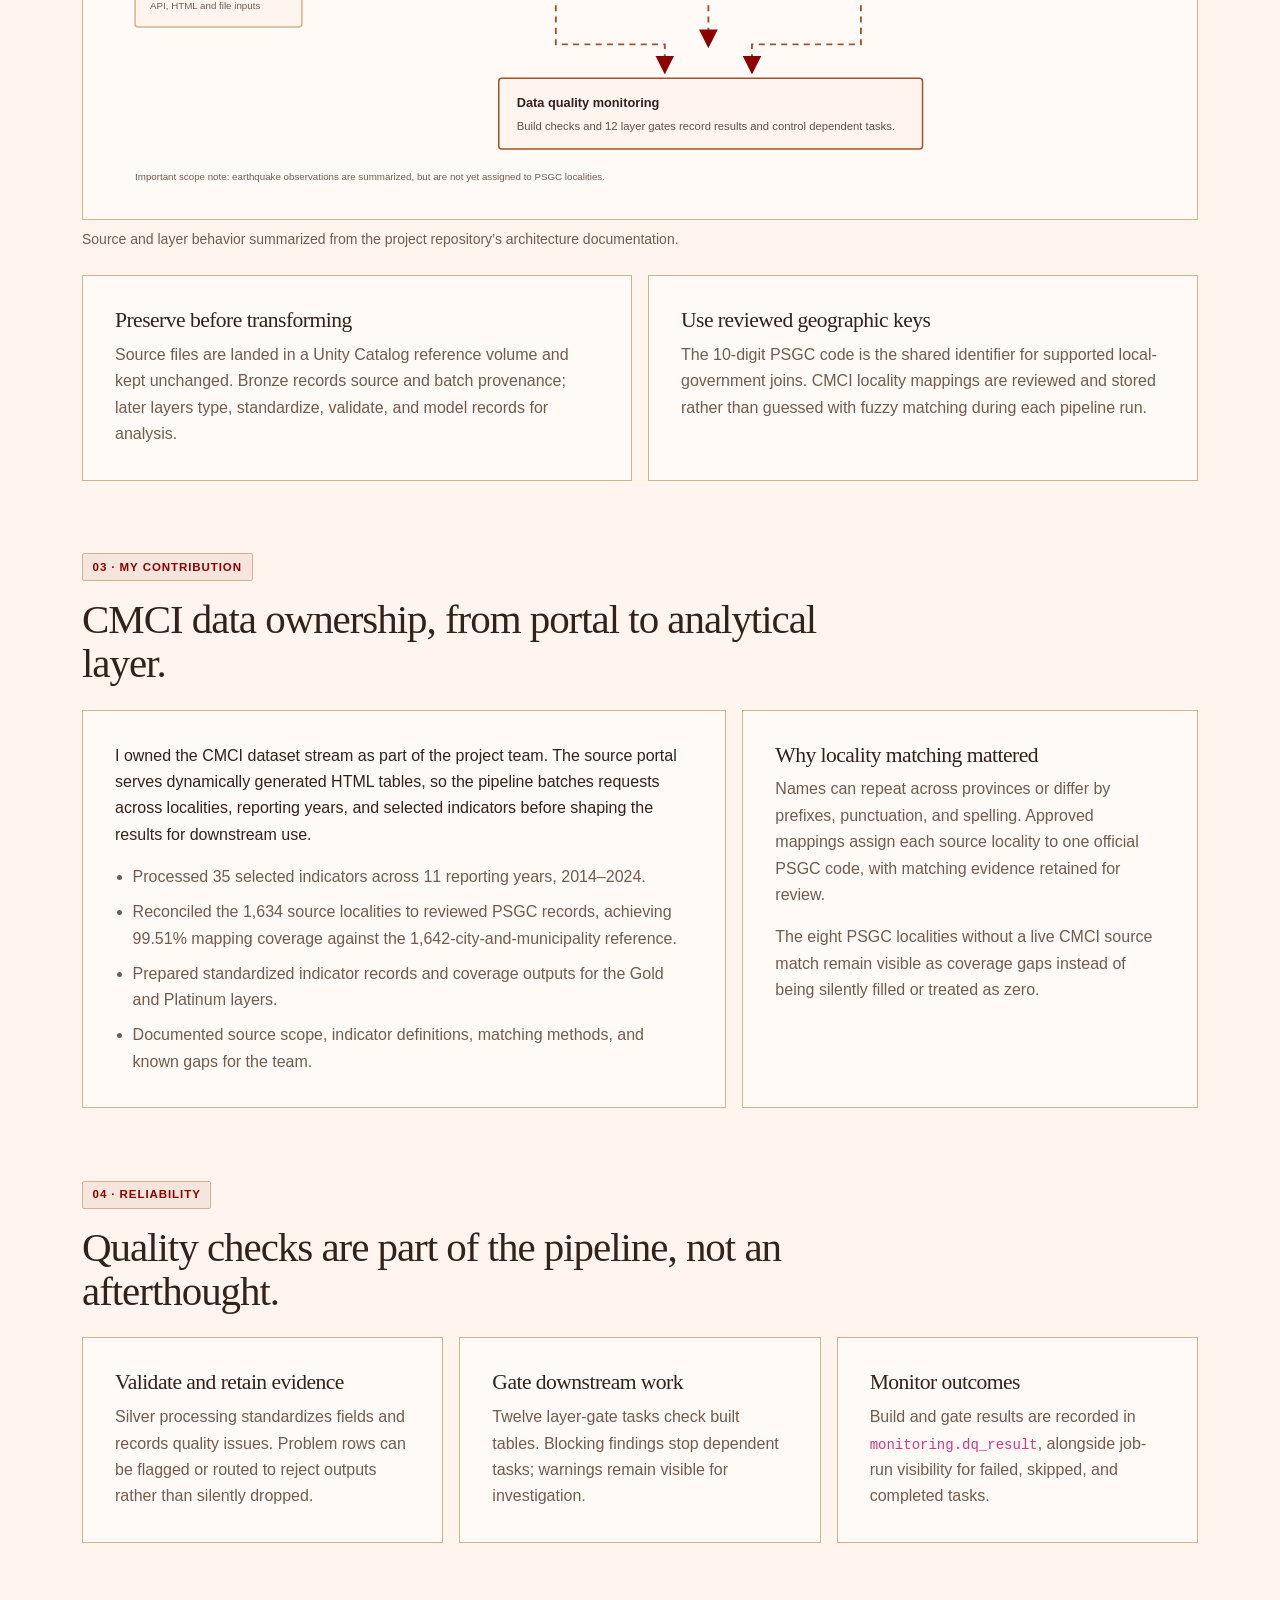
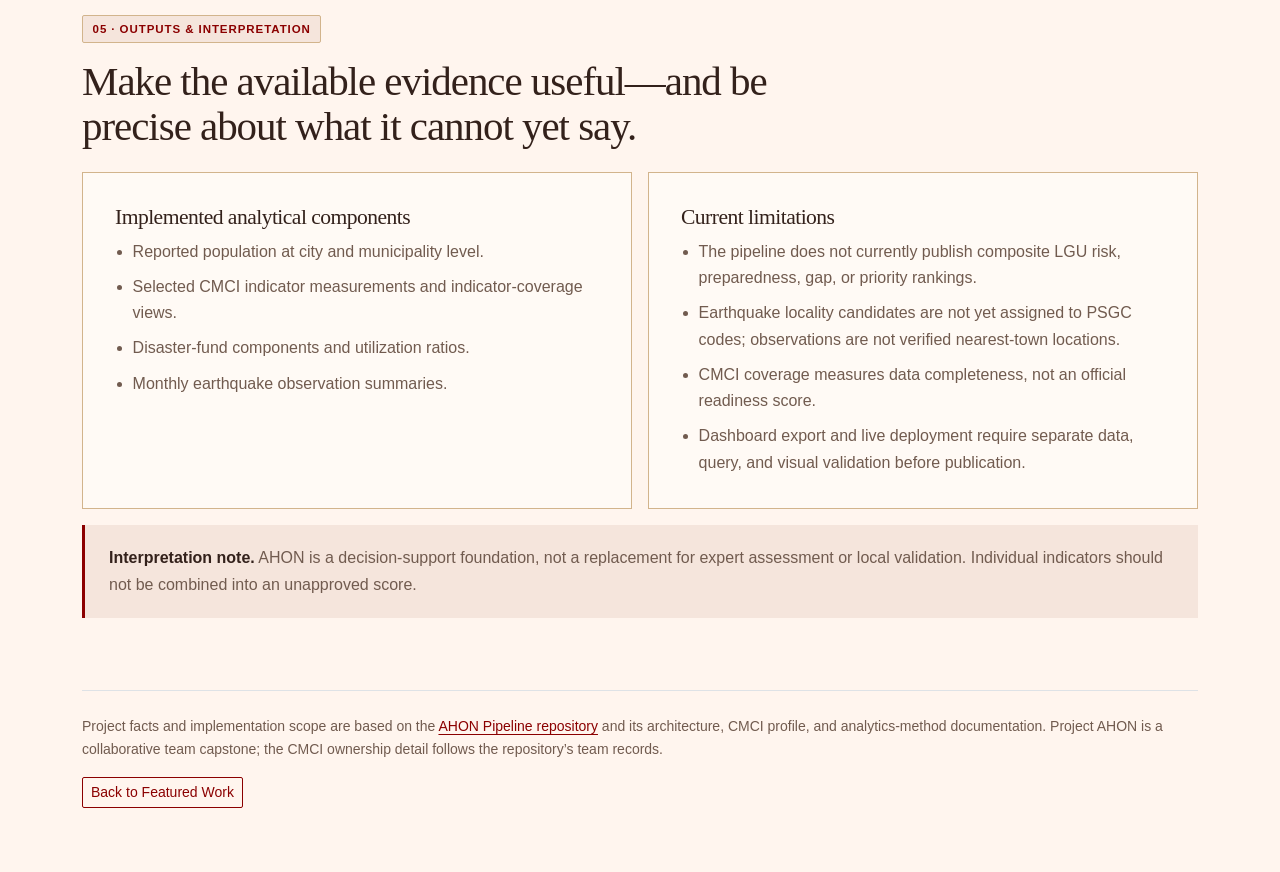
==== commit 1f940bc6: "Hide selected portfolio elements Co-authored-by: Copilot App <223556219+Copilot@users.noreply.github" ====
--- a/ahon-capstone-case.html
+++ b/ahon-capstone-case.html
@@ -4,12 +4,16 @@
   <meta charset="UTF-8" />
   <meta name="viewport" content="width=device-width, initial-scale=1.0" />
   <meta name="description" content="Project AHON capstone case study: a Databricks data pipeline integrating Philippine public data to support disaster preparedness analysis." />
+  <meta property="og:type" content="article" />
+  <meta property="og:title" content="Project AHON Data Engineering Capstone | Case Study" />
+  <meta property="og:description" content="A Databricks data pipeline integrating Philippine public data to support disaster-preparedness analysis." />
+  <link rel="canonical" href="https://joanmaquinano.github.io/jo-maquinano-portfolio/ahon-capstone-case.html" />
   <title>Case Study | Project AHON Data Engineering Capstone</title>
   <link
     href="https://cdn.jsdelivr.net/npm/bootstrap@5.3.3/dist/css/bootstrap.min.css"
     rel="stylesheet"
   />
-  <link rel="stylesheet" href="assets/css/editorial.css?v=2" />
+  <link rel="stylesheet" href="assets/css/editorial.css?v=3" />
   <script>
     try {
       const savedTheme = localStorage.getItem("portfolio-theme");
@@ -177,7 +181,8 @@
   </style>
 </head>
 <body>
-  <nav class="navbar top-nav sticky-top">
+  <a class="skip-link" href="#main-content">Skip to content</a>
+  <nav class="navbar top-nav sticky-top" aria-label="Project navigation">
     <div class="container d-flex justify-content-between align-items-center gap-3">
       <a href="index.html#featured-case-studies" class="navbar-brand fw-semibold text-decoration-none">
         &larr; Back to Featured Work
@@ -188,7 +193,7 @@
     </div>
   </nav>
 
-  <main class="container py-4 py-md-5">
+  <main id="main-content" class="container py-4 py-md-5">
     <header class="ahon-hero">
       <div>
         <span class="hero-chip">Team Capstone · Data Engineering</span>
@@ -205,7 +210,7 @@
         </p>
         <div class="d-flex flex-wrap gap-2 mt-4">
           <a class="btn btn-primary" href="https://github.com/Project-AHON/AHON-Pipeline" target="_blank" rel="noopener noreferrer">View GitHub Repository</a>
-          <a class="btn btn-outline-primary" href="assets/documents/project-ahon-executive-summary.pdf" target="_blank" rel="noopener noreferrer">Read Executive Summary (PDF)</a>
+          <!-- <a class="btn btn-outline-primary" href="assets/documents/project-ahon-executive-summary.pdf" target="_blank" rel="noopener noreferrer">Read Executive Summary (PDF)</a> -->
         </div>
       </div>
       <figure class="m-0">
@@ -218,14 +223,14 @@
       </figure>
     </header>
 
-    <section class="ahon-section" aria-label="Project scale">
+    <!-- <section class="ahon-section" aria-label="Project scale">
       <div class="ahon-stats">
         <div class="ahon-stat"><strong>35</strong><span>selected CMCI indicators</span></div>
         <div class="ahon-stat"><strong>2014–24</strong><span>CMCI reporting years</span></div>
         <div class="ahon-stat"><strong>1,634</strong><span>CMCI localities in the source</span></div>
         <div class="ahon-stat"><strong>99.51%</strong><span>approved mapping coverage against 1,642 PSGC LGUs</span></div>
       </div>
-    </section>
+    </section> -->
 
     <section class="ahon-section" aria-labelledby="problem-heading">
       <div class="ahon-section-heading">
--- a/assets/css/editorial.css
+++ b/assets/css/editorial.css
@@ -31,6 +31,31 @@
 
 html {
   scroll-behavior: smooth;
+}
+
+section[id] {
+  scroll-margin-top: 5.5rem;
+}
+
+.skip-link {
+  position: fixed;
+  top: 0.75rem;
+  left: 0.75rem;
+  z-index: 1100;
+  padding: 0.65rem 0.9rem;
+  transform: translateY(calc(-100% - 1rem));
+  background: var(--card);
+  border: 1px solid var(--border);
+  color: var(--text);
+}
+
+.skip-link:focus {
+  transform: translateY(0);
+}
+
+:where(a, button, input, select, textarea, [tabindex]):focus-visible {
+  outline: 2px solid var(--primary);
+  outline-offset: 3px;
 }
 
 body {
@@ -565,9 +590,9 @@
 }
 
 .reveal {
-  opacity: 0;
+  opacity: 1;
   transform: none !important;
-  transition: opacity 350ms linear !important;
+  transition: none !important;
 }
 
 .reveal.show {
@@ -602,3 +627,18 @@
     transition-duration: 0.01ms !important;
   }
 }
+
+@media (max-width: 575.98px) {
+  .hero {
+    padding: 1.25rem !important;
+  }
+
+  .section-card,
+  .section-block {
+    padding: 1.15rem;
+  }
+
+  .theme-toggle {
+    min-height: 40px;
+  }
+}
